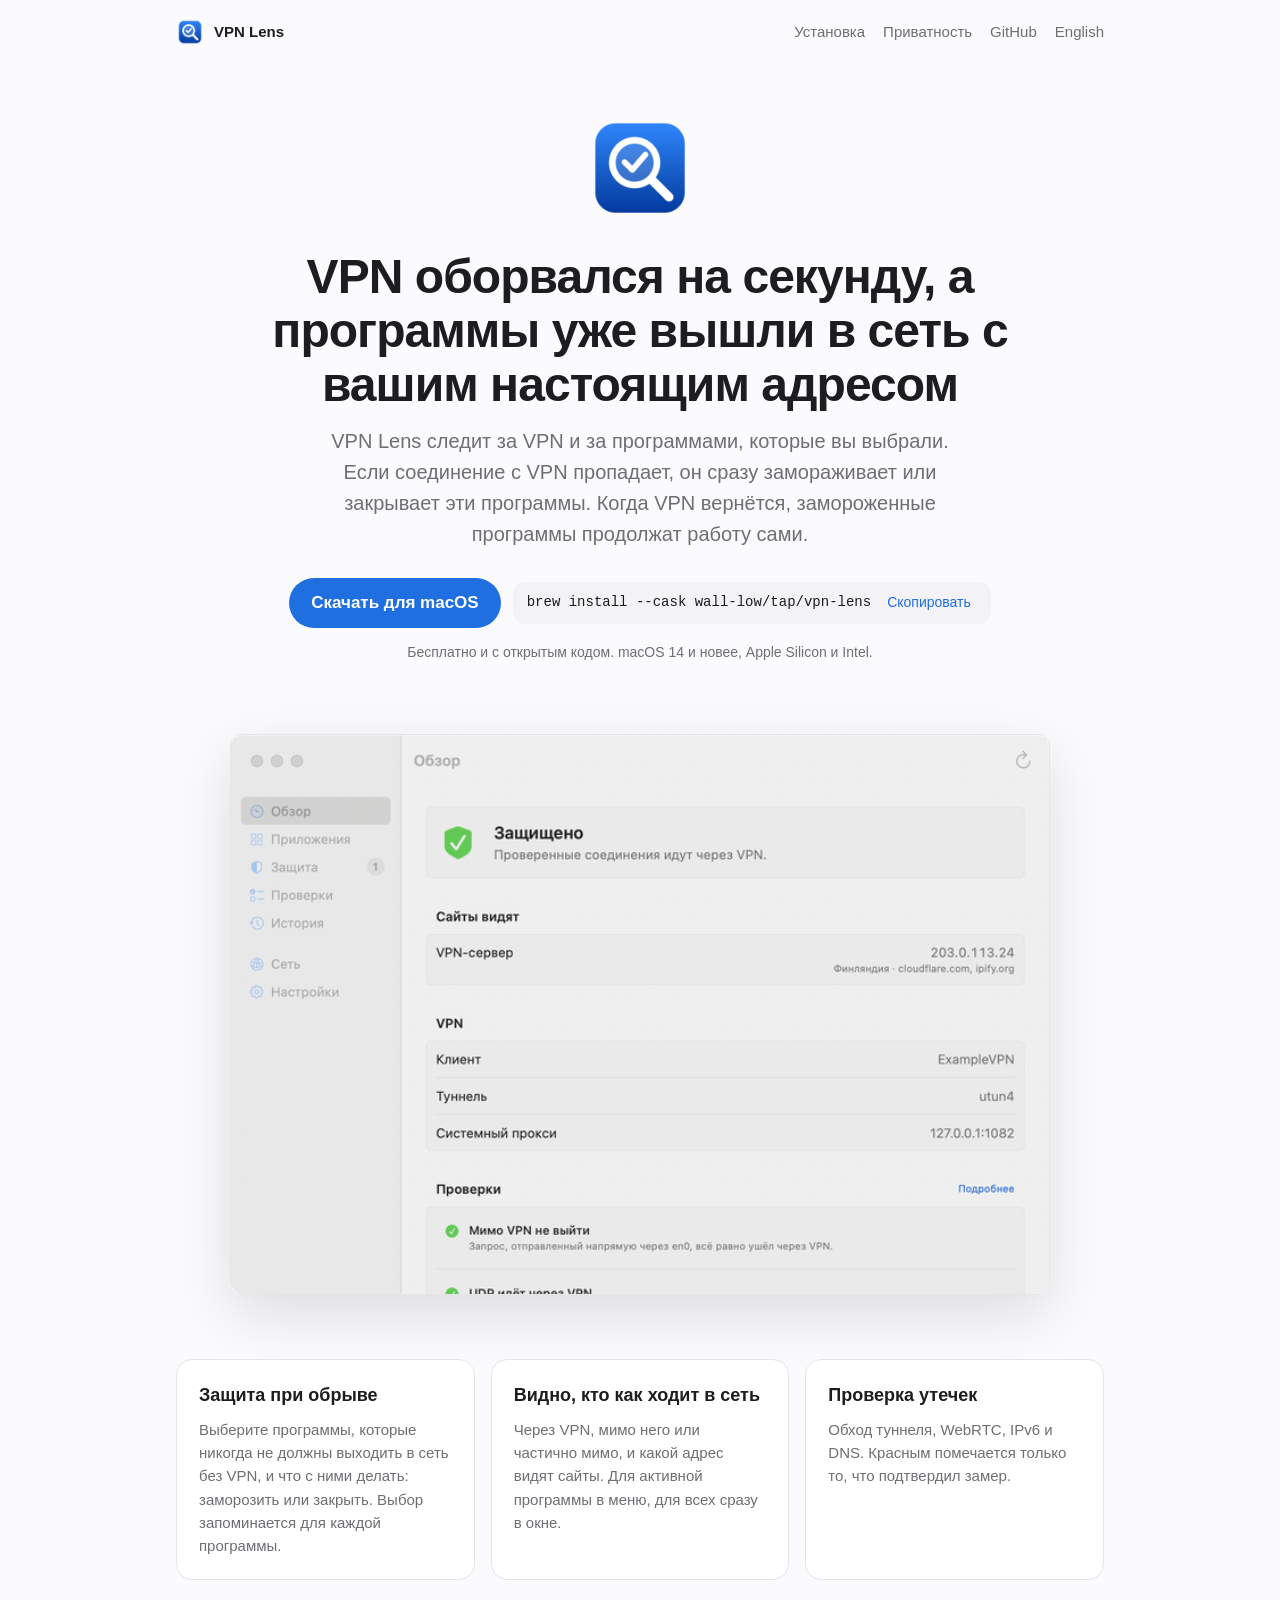
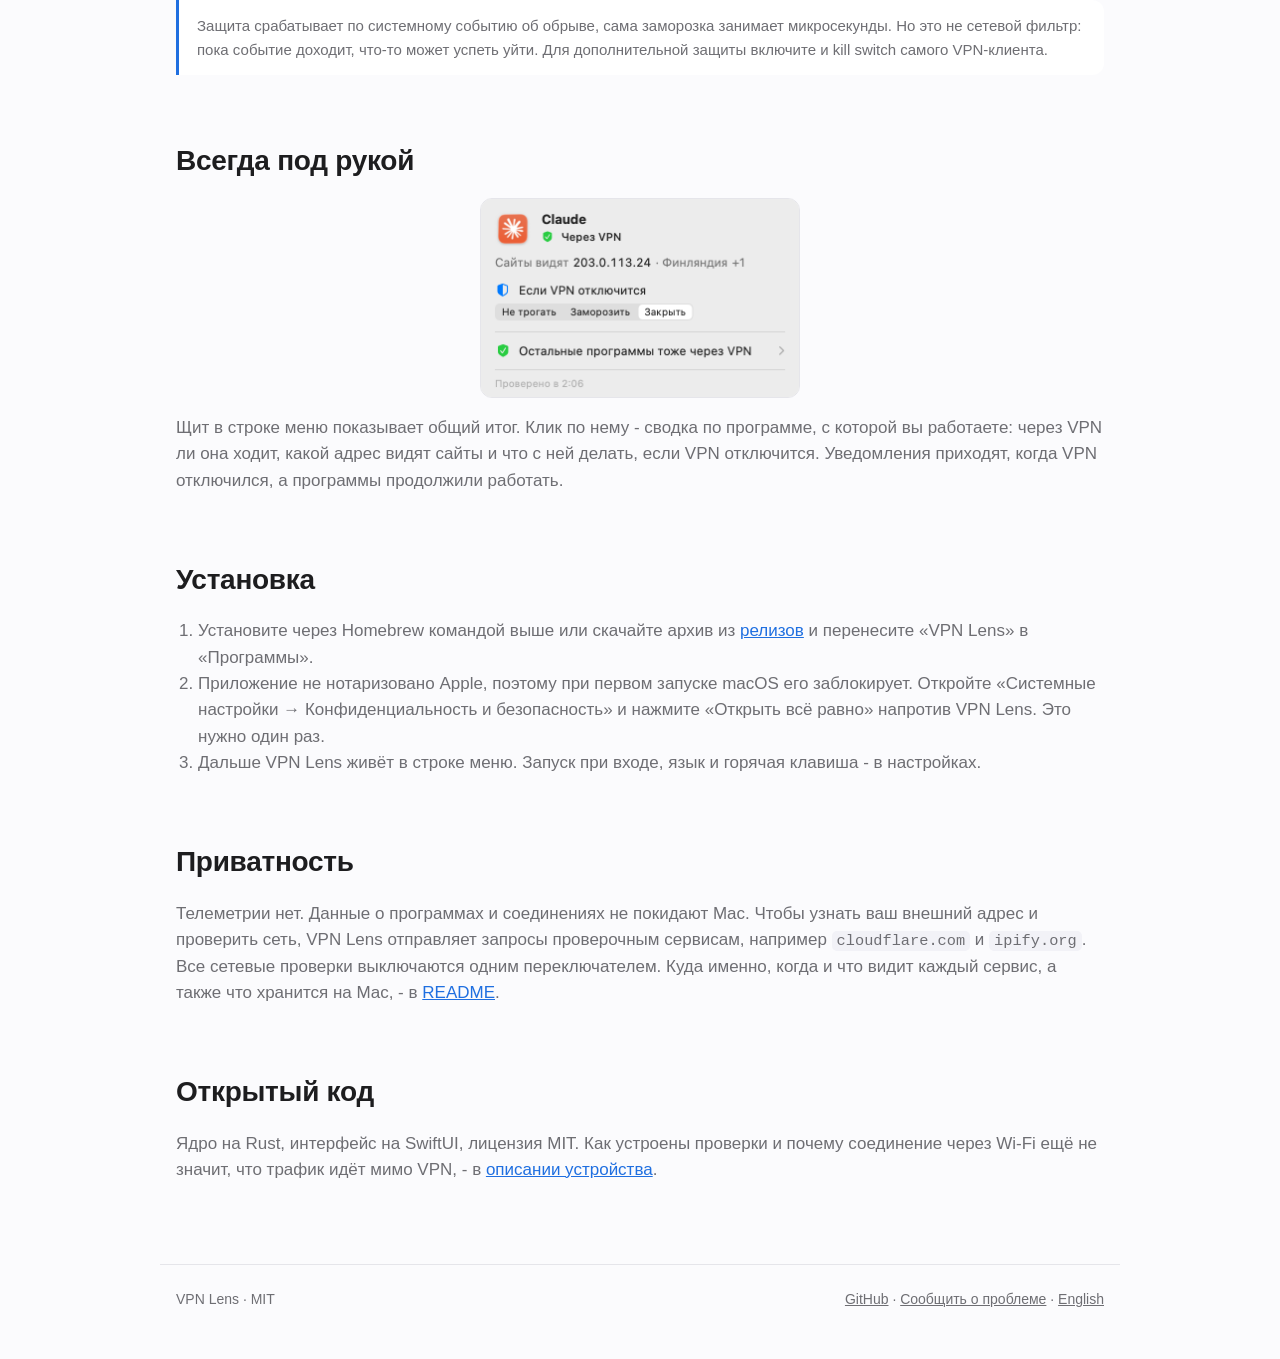
==== docs/index.html @ b55de39d "README, сайт, GIF-демо и cask для Homebrew" ====
<!doctype html>
<html lang="ru">
<head>
  <meta charset="utf-8">
  <meta name="viewport" content="width=device-width, initial-scale=1">
  <title>VPN Lens</title>
  <meta name="description" content="Утилита для строки меню macOS: если VPN оборвался, выбранные программы не выйдут в сеть с вашим настоящим адресом.">
  <link rel="icon" href="icon.png">
  <link rel="alternate" hreflang="en" href="en.html">
  <link rel="stylesheet" href="site.css">
</head>
<body>
  <nav>
    <a class="brand" href="./"><img src="icon.png" alt="">VPN Lens</a>
    <div class="links">
      <a href="#install">Установка</a>
      <a href="#privacy">Приватность</a>
      <a href="https://github.com/wall-low/vpn-lens">GitHub</a>
      <a href="en.html" hreflang="en">English</a>
    </div>
  </nav>

  <main>
    <header class="hero">
      <img class="icon" src="icon.png" alt="">
      <h1>VPN оборвался на секунду, а программы уже вышли в сеть с вашим настоящим адресом</h1>
      <p class="lead">VPN Lens следит за VPN и за программами, которые вы выбрали. Если соединение с VPN пропадает, он сразу замораживает или закрывает эти программы. Когда VPN вернётся, замороженные программы продолжат работу сами.</p>
      <div class="actions">
        <a class="button" href="https://github.com/wall-low/vpn-lens/releases/latest">Скачать для macOS</a>
        <span class="brew"><span id="brew">brew install --cask wall-low/tap/vpn-lens</span><button type="button" data-copy="brew">Скопировать</button></span>
      </div>
      <p class="meta">Бесплатно и с открытым кодом. macOS 14 и новее, Apple Silicon и Intel.</p>
    </header>

    <div class="demo">
      <img src="demo.gif" alt="Окно VPN Lens: обзор, программы, защита, проверки" width="820">
    </div>

    <div class="features">
      <div class="card">
        <h3>Защита при обрыве</h3>
        <p>Выберите программы, которые никогда не должны выходить в сеть без VPN, и что с ними делать: заморозить или закрыть. Выбор запоминается для каждой программы.</p>
      </div>
      <div class="card">
        <h3>Видно, кто как ходит в сеть</h3>
        <p>Через VPN, мимо него или частично мимо, и какой адрес видят сайты. Для активной программы в меню, для всех сразу в окне.</p>
      </div>
      <div class="card">
        <h3>Проверка утечек</h3>
        <p>Обход туннеля, WebRTC, IPv6 и DNS. Красным помечается только то, что подтвердил замер.</p>
      </div>
    </div>
    <p class="note">Защита срабатывает по системному событию об обрыве, сама заморозка занимает микросекунды. Но это не сетевой фильтр: пока событие доходит, что-то может успеть уйти. Для дополнительной защиты включите и kill switch самого VPN-клиента.</p>

    <section>
      <h2>Всегда под рукой</h2>
      <div class="shots">
        <img src="menu.png" width="320" alt="Меню VPN Lens в строке меню">
      </div>
      <p>Щит в строке меню показывает общий итог. Клик по нему - сводка по программе, с которой вы работаете: через VPN ли она ходит, какой адрес видят сайты и что с ней делать, если VPN отключится. Уведомления приходят, когда VPN отключился, а программы продолжили работать.</p>
    </section>

    <section id="install">
      <h2>Установка</h2>
      <ol>
        <li>Установите через Homebrew командой выше или скачайте архив из <a href="https://github.com/wall-low/vpn-lens/releases/latest">релизов</a> и перенесите «VPN Lens» в «Программы».</li>
        <li>Приложение не нотаризовано Apple, поэтому при первом запуске macOS его заблокирует. Откройте «Системные настройки → Конфиденциальность и безопасность» и нажмите «Открыть всё равно» напротив VPN Lens. Это нужно один раз.</li>
        <li>Дальше VPN Lens живёт в строке меню. Запуск при входе, язык и горячая клавиша - в настройках.</li>
      </ol>
    </section>

    <section id="privacy">
      <h2>Приватность</h2>
      <p>Телеметрии нет. Данные о программах и соединениях не покидают Mac. Чтобы узнать ваш внешний адрес и проверить сеть, VPN Lens отправляет запросы проверочным сервисам, например <code>cloudflare.com</code> и <code>ipify.org</code>. Все сетевые проверки выключаются одним переключателем. Куда именно, когда и что видит каждый сервис, а также что хранится на Mac, - в <a href="https://github.com/wall-low/vpn-lens#приватность">README</a>.</p>
    </section>

    <section>
      <h2>Открытый код</h2>
      <p>Ядро на Rust, интерфейс на SwiftUI, лицензия MIT. Как устроены проверки и почему соединение через Wi-Fi ещё не значит, что трафик идёт мимо VPN, - в <a href="https://github.com/wall-low/vpn-lens/blob/main/docs/ARCHITECTURE.md">описании устройства</a>.</p>
    </section>
  </main>

  <footer>
    <span>VPN Lens · MIT</span>
    <span><a href="https://github.com/wall-low/vpn-lens">GitHub</a> · <a href="https://github.com/wall-low/vpn-lens/issues">Сообщить о проблеме</a> · <a href="en.html" hreflang="en">English</a></span>
  </footer>

  <script>
    document.querySelectorAll("[data-copy]").forEach(function (button) {
      button.addEventListener("click", function () {
        var text = document.getElementById(button.dataset.copy).textContent;
        var done = function () {
          var label = button.textContent;
          button.textContent = "Скопировано";
          setTimeout(function () { button.textContent = label; }, 1400);
        };
        if (navigator.clipboard) {
          navigator.clipboard.writeText(text).then(done, function () {});
        }
      });
    });
  </script>
</body>
</html>
---- docs/site.css ----
:root {
  --bg: #fbfbfd;
  --fg: #1d1d1f;
  --muted: #6e6e73;
  --card: #ffffff;
  --line: #e5e5ea;
  --accent: #1f6fe0;
  --accent-fg: #ffffff;
  --ok: #2fa84f;
  --code: #f2f2f7;
  color-scheme: light dark;
}

@media (prefers-color-scheme: dark) {
  :root:not([data-theme="light"]) {
    --bg: #111113;
    --fg: #f5f5f7;
    --muted: #a1a1a6;
    --card: #1c1c1f;
    --line: #2c2c30;
    --accent: #4b8ef5;
    --code: #232327;
  }
}

* { box-sizing: border-box; }

body {
  margin: 0;
  background: var(--bg);
  color: var(--fg);
  font: 17px/1.55 -apple-system, BlinkMacSystemFont, "SF Pro Text", "Helvetica Neue", Arial, sans-serif;
  -webkit-font-smoothing: antialiased;
}

main { max-width: 960px; margin: 0 auto; padding: 0 16px 64px; }

nav {
  max-width: 960px;
  margin: 0 auto;
  padding: 18px 16px;
  display: flex;
  justify-content: space-between;
  align-items: center;
  font-size: 15px;
}
nav .brand { white-space: nowrap; display: flex; align-items: center; gap: 10px; font-weight: 600; color: var(--fg); text-decoration: none; }
nav .brand img { width: 28px; height: 28px; }
nav .links { display: flex; gap: 18px; }
nav a { color: var(--muted); text-decoration: none; }
nav a:hover { color: var(--fg); }

.hero { text-align: center; padding: 48px 0 32px; }
.hero img.icon { width: 112px; height: 112px; }
.hero h1 { font-size: clamp(30px, 5vw, 48px); line-height: 1.12; letter-spacing: -0.02em; margin: 18px auto 14px; max-width: 760px; }
.hero p.lead { font-size: 20px; color: var(--muted); max-width: 640px; margin: 0 auto 28px; }

.actions { display: flex; flex-wrap: wrap; justify-content: center; gap: 12px; align-items: center; }
.button {
  display: inline-block;
  padding: 12px 22px;
  border-radius: 999px;
  background: var(--accent);
  color: var(--accent-fg);
  font-weight: 600;
  text-decoration: none;
}
.button:hover { filter: brightness(1.08); }

.brew {
  display: inline-flex;
  align-items: center;
  gap: 10px;
  padding: 10px 14px;
  border-radius: 12px;
  background: var(--code);
  font: 14px/1.4 ui-monospace, "SF Mono", Menlo, monospace;
}
.brew button {
  border: 0;
  background: none;
  color: var(--accent);
  font: inherit;
  font-family: -apple-system, BlinkMacSystemFont, sans-serif;
  cursor: pointer;
}
.meta { color: var(--muted); font-size: 14px; margin-top: 14px; }

.demo { margin: 24px auto 56px; text-align: center; }
.demo img {
  width: 100%;
  max-width: 820px;
  border-radius: 12px;
  border: 1px solid var(--line);
  box-shadow: 0 20px 60px rgba(0, 0, 0, 0.12);
}

.features { display: grid; grid-template-columns: repeat(3, 1fr); gap: 16px; }
.card { background: var(--card); border: 1px solid var(--line); border-radius: 16px; padding: 22px; }
.card h3 { margin: 0 0 8px; font-size: 18px; }
.card p { margin: 0; color: var(--muted); font-size: 15px; }

.note {
  margin: 20px 0 0;
  padding: 14px 18px;
  border-left: 3px solid var(--accent);
  background: var(--card);
  border-radius: 0 12px 12px 0;
  color: var(--muted);
  font-size: 15px;
}

section { margin-top: 64px; }
main a:not(.button) { color: var(--accent); }
section h2 { font-size: 28px; letter-spacing: -0.01em; margin: 0 0 16px; }
section p, section li { color: var(--muted); }
section ol, section ul { padding-left: 22px; }
code { font: 0.9em ui-monospace, "SF Mono", Menlo, monospace; background: var(--code); padding: 1px 5px; border-radius: 5px; }

.shots { display: flex; flex-wrap: wrap; gap: 16px; justify-content: center; align-items: flex-start; }
.shots img { border-radius: 12px; border: 1px solid var(--line); max-width: 100%; }

footer { max-width: 960px; margin: 0 auto; padding: 24px 16px 48px; color: var(--muted); font-size: 14px; border-top: 1px solid var(--line); display: flex; flex-wrap: wrap; gap: 16px; justify-content: space-between; }
footer a { color: var(--muted); }

@media (max-width: 760px) {
  .features { grid-template-columns: 1fr; }
}

@media (max-width: 600px) {
  body { font-size: 16px; }
  .hero { padding-top: 24px; }
  .hero p.lead { font-size: 18px; }
  nav .links { gap: 14px; }
  /* На телефоне в шапке только GitHub и язык: якоря к разделам не помещаются. */
  nav .links a[href^="#"] { display: none; }
}
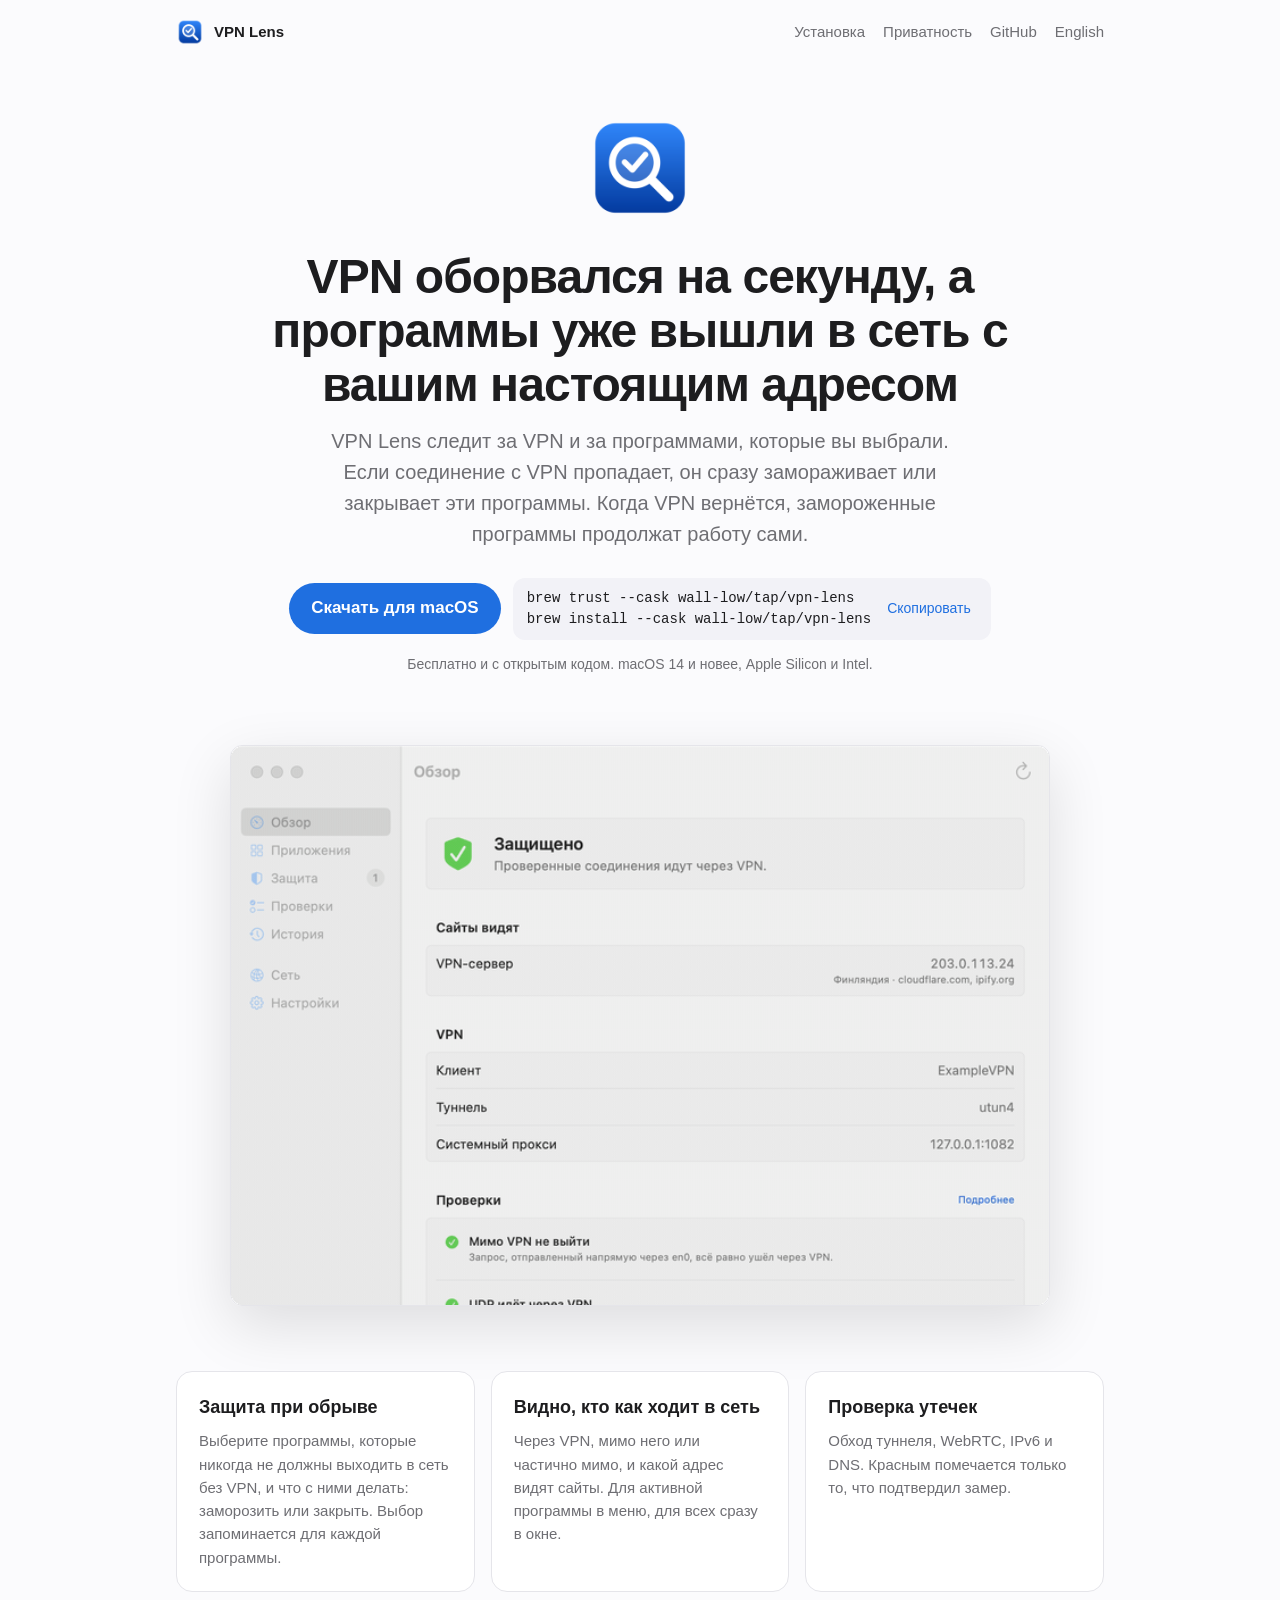
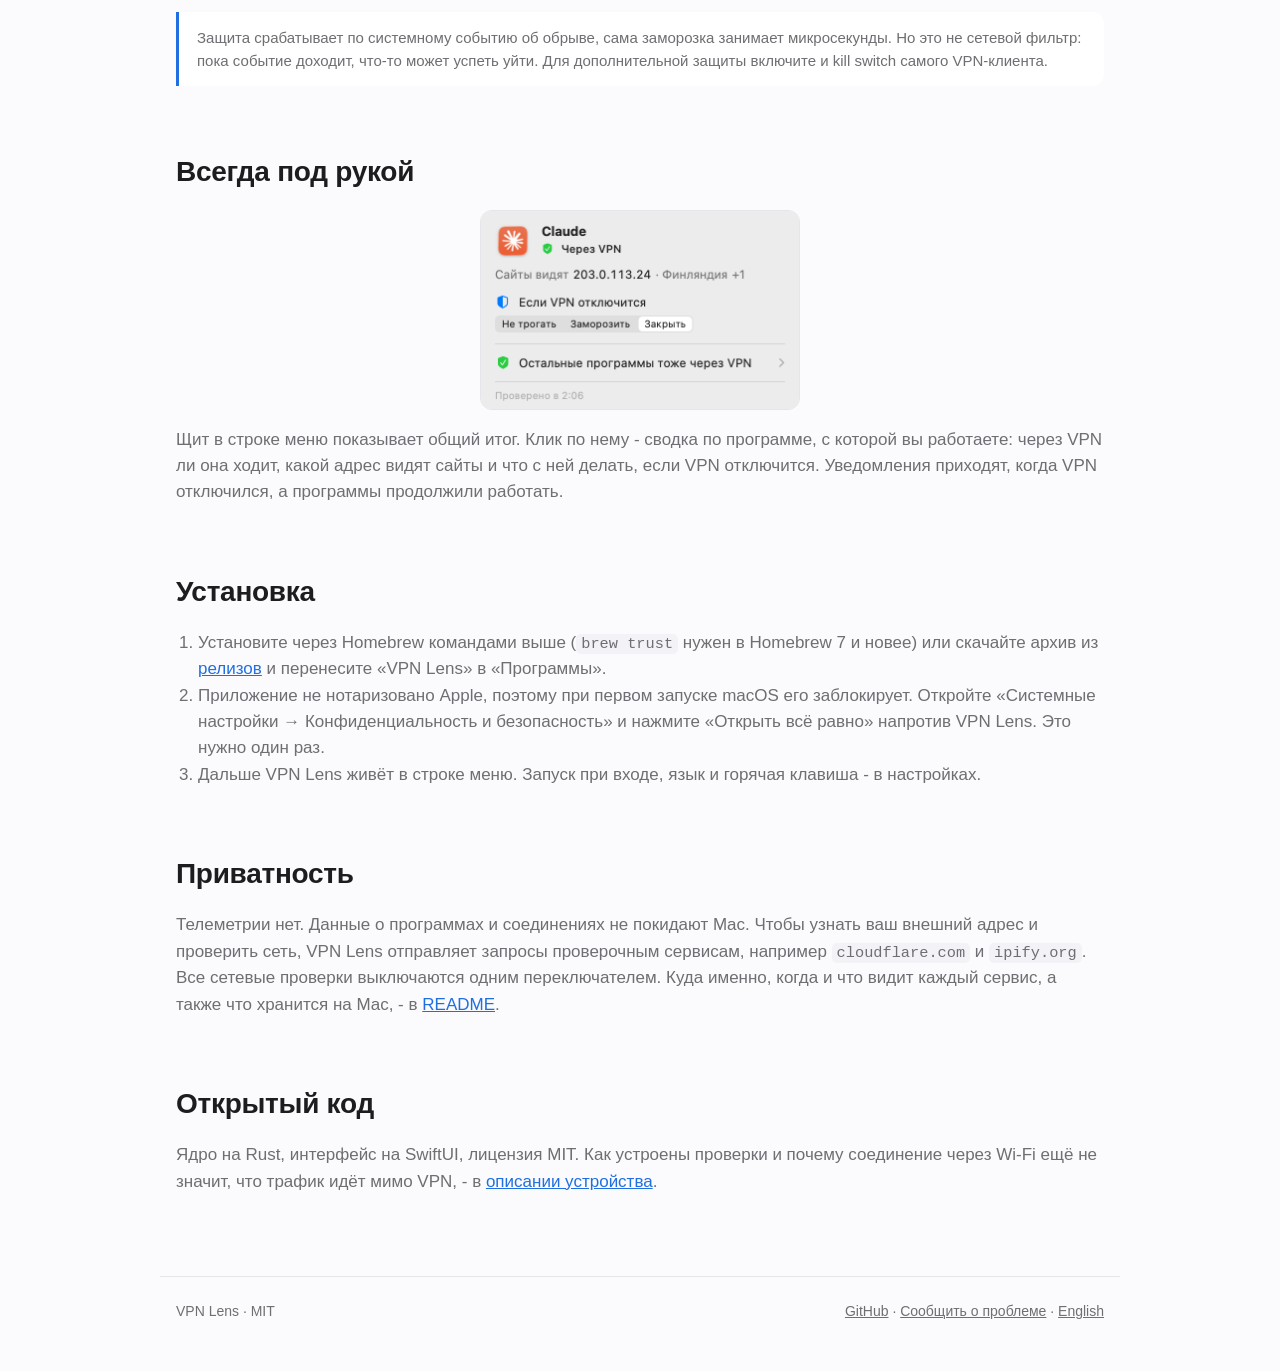
==== commit 48dce9be: "Установка: brew trust для Homebrew 7" ====
--- a/docs/index.html
+++ b/docs/index.html
@@ -27,7 +27,8 @@
       <p class="lead">VPN Lens следит за VPN и за программами, которые вы выбрали. Если соединение с VPN пропадает, он сразу замораживает или закрывает эти программы. Когда VPN вернётся, замороженные программы продолжат работу сами.</p>
       <div class="actions">
         <a class="button" href="https://github.com/wall-low/vpn-lens/releases/latest">Скачать для macOS</a>
-        <span class="brew"><span id="brew">brew install --cask wall-low/tap/vpn-lens</span><button type="button" data-copy="brew">Скопировать</button></span>
+        <span class="brew"><span id="brew">brew trust --cask wall-low/tap/vpn-lens
+brew install --cask wall-low/tap/vpn-lens</span><button type="button" data-copy="brew">Скопировать</button></span>
       </div>
       <p class="meta">Бесплатно и с открытым кодом. macOS 14 и новее, Apple Silicon и Intel.</p>
     </header>
@@ -63,7 +64,7 @@
     <section id="install">
       <h2>Установка</h2>
       <ol>
-        <li>Установите через Homebrew командой выше или скачайте архив из <a href="https://github.com/wall-low/vpn-lens/releases/latest">релизов</a> и перенесите «VPN Lens» в «Программы».</li>
+        <li>Установите через Homebrew командами выше (<code>brew trust</code> нужен в Homebrew 7 и новее) или скачайте архив из <a href="https://github.com/wall-low/vpn-lens/releases/latest">релизов</a> и перенесите «VPN Lens» в «Программы».</li>
         <li>Приложение не нотаризовано Apple, поэтому при первом запуске macOS его заблокирует. Откройте «Системные настройки → Конфиденциальность и безопасность» и нажмите «Открыть всё равно» напротив VPN Lens. Это нужно один раз.</li>
         <li>Дальше VPN Lens живёт в строке меню. Запуск при входе, язык и горячая клавиша - в настройках.</li>
       </ol>
--- a/docs/site.css
+++ b/docs/site.css
@@ -74,8 +74,11 @@
   padding: 10px 14px;
   border-radius: 12px;
   background: var(--code);
-  font: 14px/1.4 ui-monospace, "SF Mono", Menlo, monospace;
+  font: 14px/1.5 ui-monospace, "SF Mono", Menlo, monospace;
+  max-width: 100%;
+  text-align: left;
 }
+#brew { white-space: pre-wrap; overflow-wrap: anywhere; }
 .brew button {
   border: 0;
   background: none;
